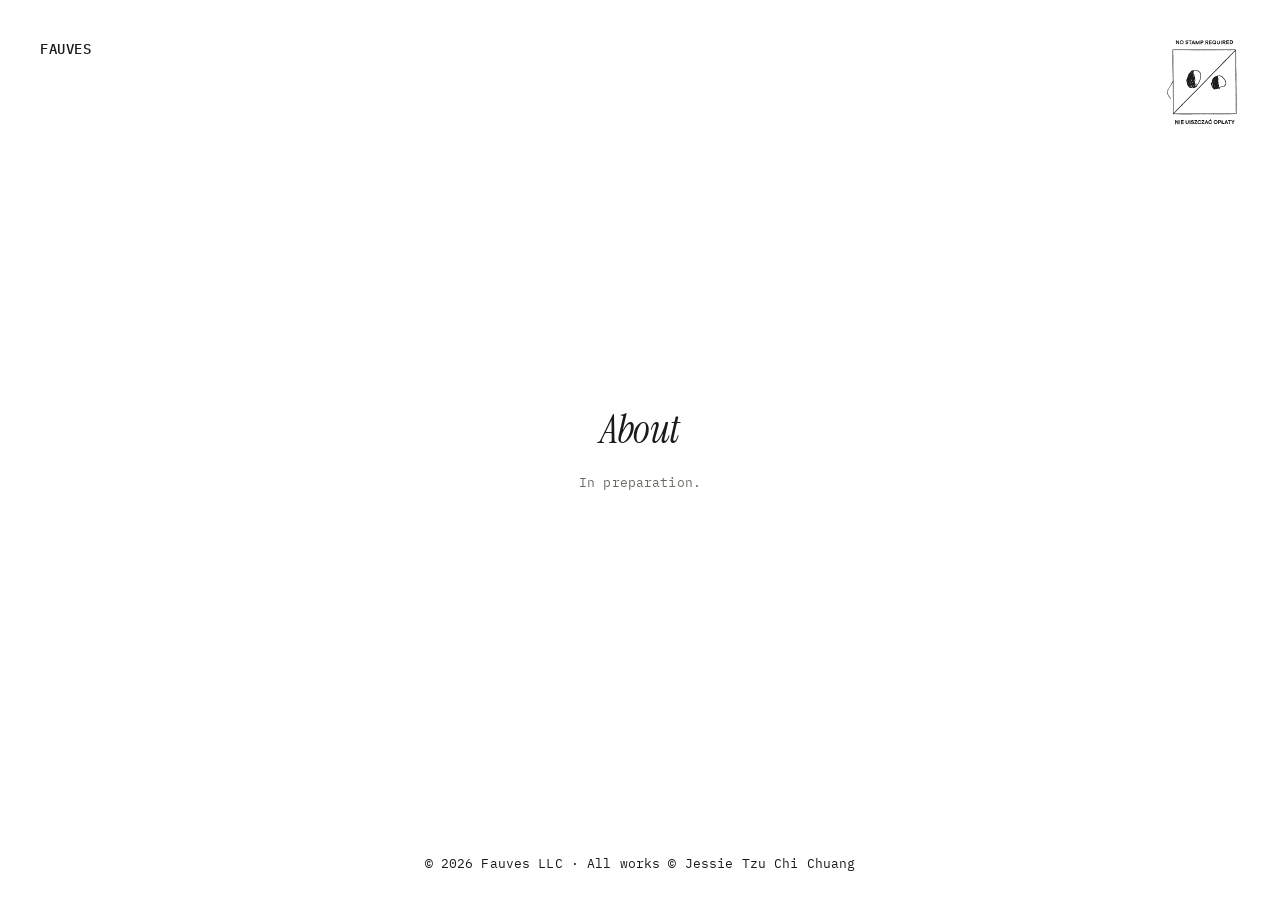
==== about.html @ 25eb8cb6 "Add files via upload" ====
<!doctype html>
<html lang="en">
<head>
<meta charset="utf-8">
<meta name="viewport" content="width=device-width, initial-scale=1">
<title>About — Fauves</title>
<meta name="description" content="Fauves creates private sanctuaries in soft pastel. By invitation or introduction. Studio in Cambridge, MA.">
<link rel="preconnect" href="https://fonts.googleapis.com">
<link rel="preconnect" href="https://fonts.gstatic.com" crossorigin>
<link rel="stylesheet" href="https://fonts.googleapis.com/css2?family=IBM+Plex+Mono:wght@400;500&amp;family=Instrument+Serif:ital@0;1&amp;display=swap">
<link rel="stylesheet" href="/site.css">
</head>
<body>
<div class="page">
<header class="top">
<a class="logo" href="/">Fauves</a>
<div class="menu-wrap">
<button class="stamp" type="button" aria-expanded="false" aria-controls="menu" aria-label="Menu"><img src="/stamp.png" alt=""></button>
<nav class="menu" id="menu" aria-label="Primary">
<a href="/works.html">Works</a>
<a href="/about.html" aria-current="page">About</a>
<a href="/apply.html">Apply</a>
</nav>
</div>
</header>
<main class="center">
<h1 class="tagline">About</h1>
<p class="note">In preparation.</p>
</main>
<footer class="foot">© 2026 Fauves LLC · All works © Jessie Tzu Chi Chuang</footer>
</div>
<script src="/site.js"></script>
</body>
</html>
---- site.css ----
html,body{height:100%;overflow:hidden}
body{margin:0;background:#fff;color:#1A1A18;font-family:'IBM Plex Mono',ui-monospace,monospace;-webkit-font-smoothing:antialiased}
a{color:#1A1A18;text-decoration:none}a:hover{color:#6B6A64}
.page{position:relative;height:100vh;height:100dvh;overflow:hidden;box-sizing:border-box;display:flex;flex-direction:column;justify-content:space-between;padding:36px 40px 28px}
.top{position:relative;z-index:2;display:flex;justify-content:space-between;align-items:flex-start;gap:24px;min-height:92px}
.logo{font-size:14px;font-weight:500;letter-spacing:.04em;text-transform:uppercase;padding-top:4px}
.menu-wrap{position:relative;display:flex;flex-direction:column;align-items:flex-end}
.stamp{background:transparent;border:0;padding:0;cursor:pointer;transition:transform 320ms cubic-bezier(.2,.7,.2,1)}
.stamp img{width:77px;height:92px;display:block}
.open .stamp{transform:translateX(-90px)}
.menu{position:absolute;top:110px;right:0;z-index:2;display:none;flex-direction:column;align-items:flex-end;gap:22px;font-size:19px;letter-spacing:.02em;text-transform:uppercase}
.open .menu{display:flex}
@keyframes fvIn{from{opacity:0;transform:translateY(-8px)}to{opacity:1;transform:none}}
.menu a{opacity:0;animation:fvIn 260ms cubic-bezier(.2,.7,.2,1) forwards}
.menu a:nth-child(1){animation-delay:40ms}.menu a:nth-child(2){animation-delay:110ms}.menu a:nth-child(3){animation-delay:180ms}
.menu a[aria-current=page]{text-decoration:underline;text-underline-offset:5px}
.center{position:absolute;inset:0;z-index:1;display:flex;flex-direction:column;align-items:center;justify-content:center;gap:20px;padding:0 24px;pointer-events:none;text-align:center}
.center a{pointer-events:auto;text-decoration:underline;text-underline-offset:3px}
.tagline{margin:0;font-family:'Instrument Serif',Georgia,serif;font-style:italic;font-weight:400;font-size:40px;line-height:1.15;letter-spacing:-.01em}
.note{margin:0;font-size:13px;letter-spacing:.01em;color:#6B6A64;max-width:520px;line-height:1.7}
.foot{position:relative;z-index:2;text-align:center;font-size:13px;letter-spacing:.01em}
@media (max-width:600px){.page{padding:24px 20px 20px}.tagline{font-size:30px}.open .stamp{transform:translateX(-70px)}}
@media (prefers-reduced-motion:reduce){.menu a{animation-duration:1ms}.stamp{transition:none}}
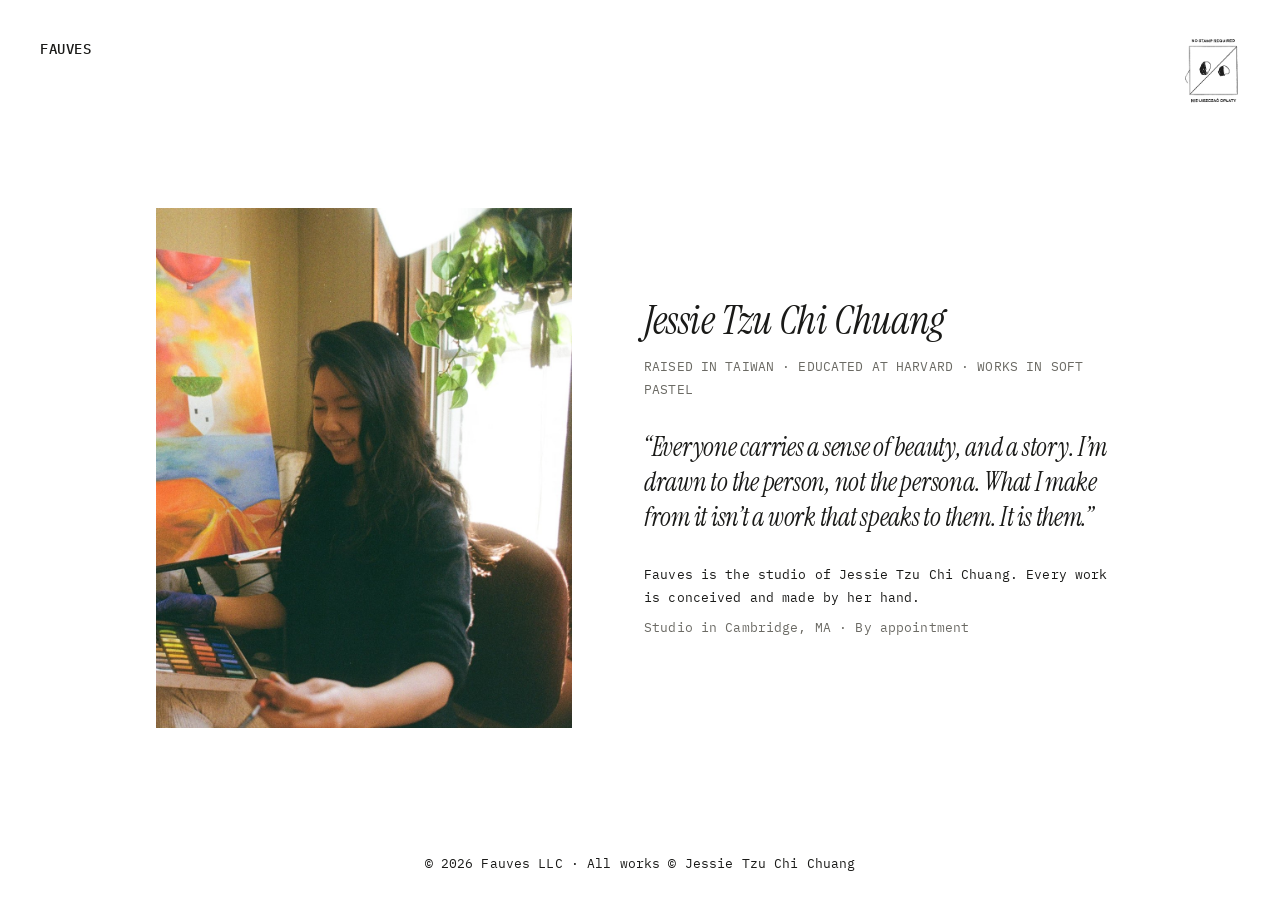
==== commit 16ef8973: "Add files via upload" ====
--- a/about.html
+++ b/about.html
@@ -4,31 +4,41 @@
 <meta charset="utf-8">
 <meta name="viewport" content="width=device-width, initial-scale=1">
 <title>About — Fauves</title>
-<meta name="description" content="Fauves creates private sanctuaries in soft pastel. By invitation or introduction. Studio in Cambridge, MA.">
+<meta name="description" content="Fauves is the studio of Jessie Tzu Chi Chuang: soft pastel works made for one person, one house or one place. By invitation or introduction.">
 <link rel="preconnect" href="https://fonts.googleapis.com">
 <link rel="preconnect" href="https://fonts.gstatic.com" crossorigin>
 <link rel="stylesheet" href="https://fonts.googleapis.com/css2?family=IBM+Plex+Mono:wght@400;500&amp;family=Instrument+Serif:ital@0;1&amp;display=swap">
-<link rel="stylesheet" href="/site.css">
+<link rel="stylesheet" href="/site.css?v=3">
 </head>
 <body>
-<div class="page">
+<div class="page screen about-page">
 <header class="top">
 <a class="logo" href="/">Fauves</a>
 <div class="menu-wrap">
 <button class="stamp" type="button" aria-expanded="false" aria-controls="menu" aria-label="Menu"><img src="/stamp.png" alt=""></button>
 <nav class="menu" id="menu" aria-label="Primary">
-<a href="/works.html">Works</a>
+<a href="/apply.html">Apply</a>
 <a href="/about.html" aria-current="page">About</a>
-<a href="/apply.html">Apply</a>
+<a href="/commissions.html">Commissions</a>
 </nav>
 </div>
 </header>
-<main class="center">
-<h1 class="tagline">About</h1>
-<p class="note">In preparation.</p>
-</main>
+<main class="about"><div class="about-inner">
+<img class="portrait" src="/portrait.jpg" alt="Jessie Tzu Chi Chuang in her studio, holding a box of soft pastels beside Frame on the easel">
+<div class="about-text">
+<div style="display:flex;flex-direction:column;gap:12px">
+<h1 class="serif">Jessie Tzu Chi Chuang</h1>
+<p class="label">Raised in Taiwan · Educated at Harvard · Works in soft pastel</p>
+</div>
+<blockquote class="serif">“Everyone carries a sense of beauty, and a story. I’m drawn to the person, not the persona. What I make from it isn’t a work that speaks to them. It is them.”</blockquote>
+<div style="display:flex;flex-direction:column;gap:6px">
+<p>Fauves is the studio of Jessie Tzu Chi Chuang. Every work is conceived and made by her hand.</p>
+<p style="color:#6B6A64">Studio in Cambridge, MA · By appointment</p>
+</div>
+</div>
+</div></main>
 <footer class="foot">© 2026 Fauves LLC · All works © Jessie Tzu Chi Chuang</footer>
 </div>
-<script src="/site.js"></script>
+<script src="/site.js?v=3"></script>
 </body>
 </html>
--- a/site.css
+++ b/site.css
@@ -1,23 +1,86 @@
-html,body{height:100%;overflow:hidden}
-body{margin:0;background:#fff;color:#1A1A18;font-family:'IBM Plex Mono',ui-monospace,monospace;-webkit-font-smoothing:antialiased}
+html,body{margin:0;background:#fff}
+body{color:#1A1A18;font-family:'IBM Plex Mono',ui-monospace,monospace;-webkit-font-smoothing:antialiased}
 a{color:#1A1A18;text-decoration:none}a:hover{color:#6B6A64}
-.page{position:relative;height:100vh;height:100dvh;overflow:hidden;box-sizing:border-box;display:flex;flex-direction:column;justify-content:space-between;padding:36px 40px 28px}
-.top{position:relative;z-index:2;display:flex;justify-content:space-between;align-items:flex-start;gap:24px;min-height:92px}
+.serif{font-family:'Instrument Serif',Georgia,serif;font-style:italic;font-weight:400;letter-spacing:-.01em}
+.label{font-size:11px;letter-spacing:.08em;text-transform:uppercase;color:#6B6A64}
+
+/* page frame */
+.page{position:relative;min-height:100vh;box-sizing:border-box;display:flex;flex-direction:column;padding:36px 40px 28px}
+.page.screen{height:100vh;height:100dvh;overflow:hidden}
+.top{position:relative;z-index:2;display:flex;justify-content:space-between;align-items:flex-start;gap:24px;min-height:69px}
 .logo{font-size:14px;font-weight:500;letter-spacing:.04em;text-transform:uppercase;padding-top:4px}
 .menu-wrap{position:relative;display:flex;flex-direction:column;align-items:flex-end}
 .stamp{background:transparent;border:0;padding:0;cursor:pointer;transition:transform 320ms cubic-bezier(.2,.7,.2,1)}
-.stamp img{width:77px;height:92px;display:block}
-.open .stamp{transform:translateX(-90px)}
-.menu{position:absolute;top:110px;right:0;z-index:2;display:none;flex-direction:column;align-items:flex-end;gap:22px;font-size:19px;letter-spacing:.02em;text-transform:uppercase}
+.stamp img{width:58px;height:69px;display:block}
+.open .stamp{transform:translateX(-76px)}
+.menu{position:absolute;top:88px;right:0;z-index:3;display:none;flex-direction:column;align-items:flex-end;gap:22px;font-size:19px;letter-spacing:.02em;text-transform:uppercase}
 .open .menu{display:flex}
 @keyframes fvIn{from{opacity:0;transform:translateY(-8px)}to{opacity:1;transform:none}}
 .menu a{opacity:0;animation:fvIn 260ms cubic-bezier(.2,.7,.2,1) forwards}
 .menu a:nth-child(1){animation-delay:40ms}.menu a:nth-child(2){animation-delay:110ms}.menu a:nth-child(3){animation-delay:180ms}
 .menu a[aria-current=page]{text-decoration:underline;text-underline-offset:5px}
+.foot{position:relative;z-index:2;text-align:center;font-size:13px;letter-spacing:.01em;padding-top:24px}
+
+/* home */
 .center{position:absolute;inset:0;z-index:1;display:flex;flex-direction:column;align-items:center;justify-content:center;gap:20px;padding:0 24px;pointer-events:none;text-align:center}
-.center a{pointer-events:auto;text-decoration:underline;text-underline-offset:3px}
-.tagline{margin:0;font-family:'Instrument Serif',Georgia,serif;font-style:italic;font-weight:400;font-size:40px;line-height:1.15;letter-spacing:-.01em}
-.note{margin:0;font-size:13px;letter-spacing:.01em;color:#6B6A64;max-width:520px;line-height:1.7}
-.foot{position:relative;z-index:2;text-align:center;font-size:13px;letter-spacing:.01em}
-@media (max-width:600px){.page{padding:24px 20px 20px}.tagline{font-size:30px}.open .stamp{transform:translateX(-70px)}}
-@media (prefers-reduced-motion:reduce){.menu a{animation-duration:1ms}.stamp{transition:none}}
+.center a{pointer-events:auto}
+.tagline{margin:0;font-size:40px;line-height:1.15}
+.spacer{flex:1}
+
+/* apply */
+.apply{flex:1;display:flex;flex-direction:column;align-items:center;justify-content:center;gap:32px;text-align:center;padding:48px 24px 72px}
+.apply p{margin:0;font-size:13px;line-height:1.8;letter-spacing:.01em;max-width:560px}
+.apply .muted{font-size:12px;color:#6B6A64}
+.apply a{text-decoration:underline;text-underline-offset:3px}
+
+/* about */
+.about{flex:1;min-height:0;display:flex;align-items:center;justify-content:center;padding:24px 0}
+.about-inner{width:100%;max-width:1040px;display:flex;flex-wrap:wrap;align-items:center;justify-content:center;gap:72px}
+.portrait{height:min(60vh,520px);aspect-ratio:4/5;max-width:100%;object-fit:cover;display:block;background:#F1F1EF}
+.about-text{flex:1 1 380px;max-width:480px;display:flex;flex-direction:column;gap:28px}
+.about-text h1{margin:0;font-size:40px;line-height:1.15}
+.about-text blockquote{margin:0;font-size:26px;line-height:1.35}
+.about-text p{margin:0;font-size:13px;line-height:1.8;letter-spacing:.01em}
+
+/* commissions */
+.hero{min-height:calc(100vh - 141px);box-sizing:border-box;display:flex;flex-wrap:wrap;align-items:center;justify-content:center;gap:64px;padding:24px 0 40px}
+.work{margin:0;display:flex;flex-direction:column;align-items:center;gap:22px}
+.work img{height:min(58vh,560px);max-width:min(62vw,800px);width:auto;object-fit:contain;display:block}
+.work figcaption{display:flex;flex-direction:column;align-items:center;gap:8px;text-align:center}
+.work h1{margin:0;font-size:34px;line-height:1.15}
+.book{display:flex;flex-direction:column;align-items:center;gap:22px}
+.stage{position:relative;width:min(34vw,440px);height:min(36vh,340px);touch-action:pan-y}
+.stage img{position:absolute;inset:0;width:100%;height:100%;object-fit:contain;opacity:0;transition:opacity 600ms ease}
+.stage img.on{opacity:1}
+.arrows{display:flex;gap:8px}
+.arrows button{width:44px;height:44px;display:flex;align-items:center;justify-content:center;background:transparent;border:0;padding:0;cursor:pointer;color:#1A1A18}
+.book-label{margin:0;text-align:center}
+.book-label em{font-family:'Instrument Serif',Georgia,serif;font-size:16px;letter-spacing:0;text-transform:none;color:#1A1A18}
+.collection{display:flex;flex-direction:column;align-items:center;gap:36px;padding:72px 0 96px;border-top:1px solid #EDEDEA}
+.collection h2{margin:0;font-weight:400}
+.row-scroll{width:100%;overflow-x:auto}
+.row{list-style:none;margin:0 auto;padding:0 40px 12px;width:max-content;min-width:100%;box-sizing:border-box;display:flex;justify-content:center;gap:48px}
+.row li{display:flex;flex-direction:column;align-items:center;gap:14px;text-align:center}
+.row button{background:transparent;border:0;padding:0;cursor:zoom-in}
+.row img{height:220px;width:auto;display:block}
+.row .t{font-size:17px}
+.row .m{font-size:10px}
+.lightbox{position:fixed;inset:0;z-index:10;background:rgba(255,255,255,.97);display:none;flex-direction:column;align-items:center;justify-content:center;gap:20px;padding:64px 24px 40px;box-sizing:border-box}
+.lightbox.show{display:flex}
+.lightbox img{max-width:100%;max-height:calc(100% - 80px);object-fit:contain}
+.lightbox .close{position:absolute;top:28px;right:32px;width:48px;height:48px;background:transparent;border:0;cursor:pointer;color:#1A1A18;display:flex;align-items:center;justify-content:center}
+.lightbox .t{font-size:22px}
+
+@media (max-width:760px){
+  .page{padding:24px 20px 20px}
+  .page.screen.about-page{height:auto;min-height:100vh;overflow:visible}
+  .tagline{font-size:30px}
+  .open .stamp{transform:translateX(-62px)}
+  .about-inner{gap:40px}
+  .portrait{height:auto;width:100%}
+  .hero{gap:40px}
+  .work img{max-width:100%;height:auto}
+  .stage{width:86vw;height:56vw}
+  .row img{height:180px}
+}
+@media (prefers-reduced-motion:reduce){.menu a{animation-duration:1ms}.stamp,.stage img{transition:none}}
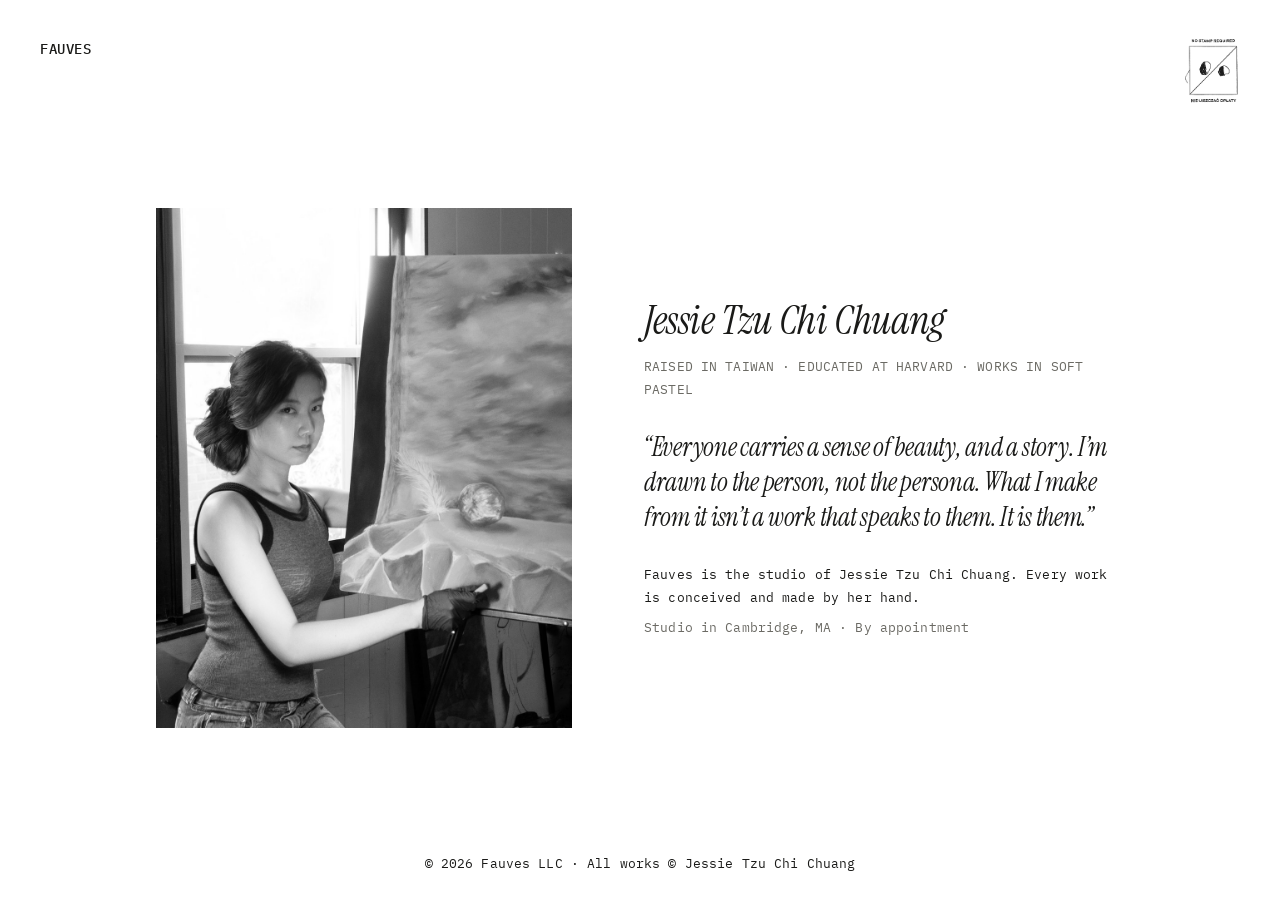
==== commit 9b810086: "Add files via upload" ====
--- a/about.html
+++ b/about.html
@@ -24,7 +24,7 @@
 </div>
 </header>
 <main class="about"><div class="about-inner">
-<img class="portrait" src="/portrait.jpg" alt="Jessie Tzu Chi Chuang in her studio, holding a box of soft pastels beside Frame on the easel">
+<img class="portrait" src="/portrait-2.jpg" alt="Jessie Tzu Chi Chuang in her studio beside Frame on the easel">
 <div class="about-text">
 <div style="display:flex;flex-direction:column;gap:12px">
 <h1 class="serif">Jessie Tzu Chi Chuang</h1>
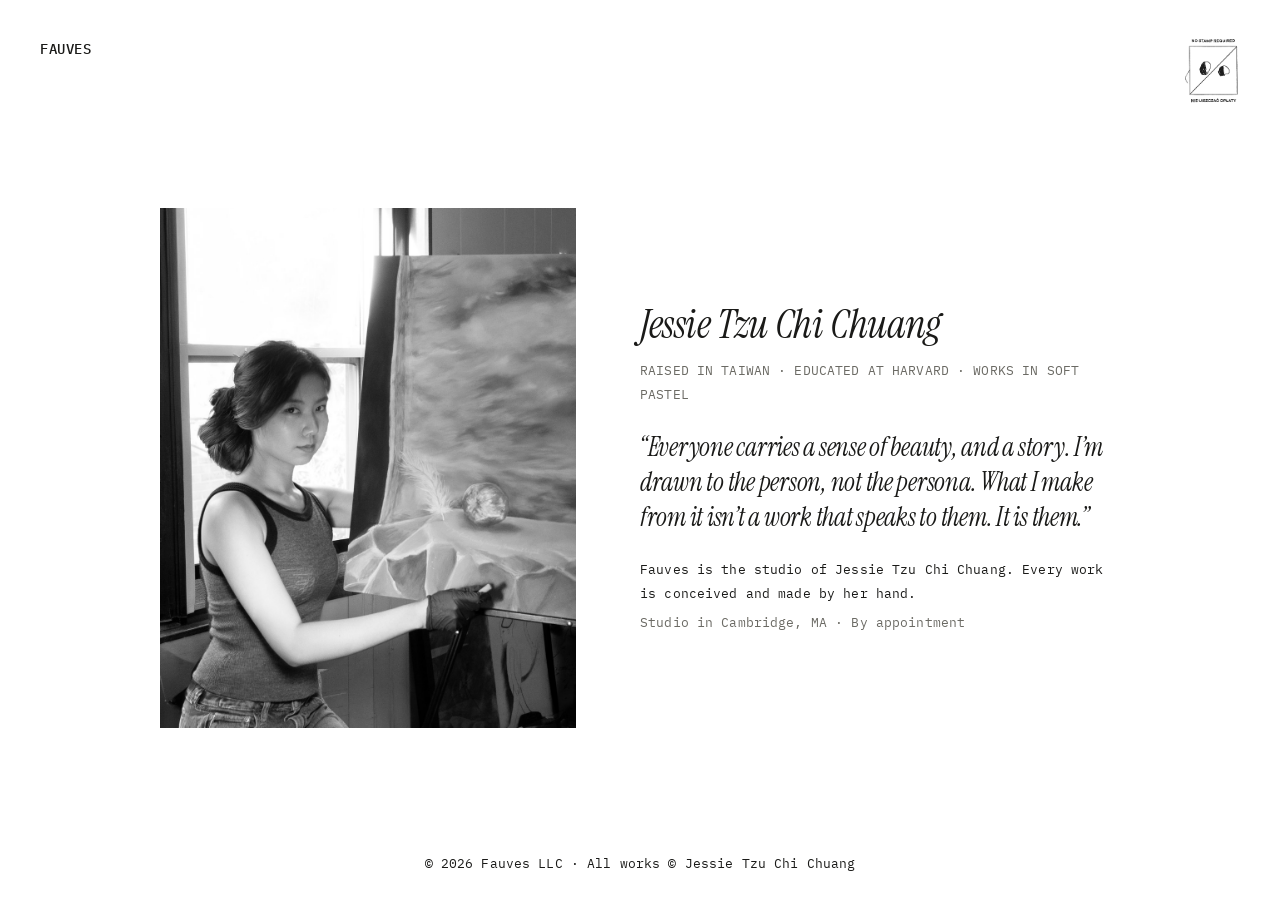
==== commit 5396dc1b: "Pages fit one screen; Frame and Provenance open larger" ====
--- a/about.html
+++ b/about.html
@@ -8,7 +8,7 @@
 <link rel="preconnect" href="https://fonts.googleapis.com">
 <link rel="preconnect" href="https://fonts.gstatic.com" crossorigin>
 <link rel="stylesheet" href="https://fonts.googleapis.com/css2?family=IBM+Plex+Mono:wght@400;500&amp;family=Instrument+Serif:ital@0;1&amp;display=swap">
-<link rel="stylesheet" href="/site.css?v=3">
+<link rel="stylesheet" href="/site.css?v=4">
 </head>
 <body>
 <div class="page screen about-page">
@@ -39,6 +39,6 @@
 </div></main>
 <footer class="foot">© 2026 Fauves LLC · All works © Jessie Tzu Chi Chuang</footer>
 </div>
-<script src="/site.js?v=3"></script>
+<script src="/site.js?v=4"></script>
 </body>
 </html>
--- a/site.css
+++ b/site.css
@@ -34,12 +34,12 @@
 .apply a{text-decoration:underline;text-underline-offset:3px}
 
 /* about */
-.about{flex:1;min-height:0;display:flex;align-items:center;justify-content:center;padding:24px 0}
-.about-inner{width:100%;max-width:1040px;display:flex;flex-wrap:wrap;align-items:center;justify-content:center;gap:72px}
-.portrait{height:min(60vh,520px);aspect-ratio:4/5;max-width:100%;object-fit:cover;display:block;background:#F1F1EF}
-.about-text{flex:1 1 380px;max-width:480px;display:flex;flex-direction:column;gap:28px}
-.about-text h1{margin:0;font-size:40px;line-height:1.15}
-.about-text blockquote{margin:0;font-size:26px;line-height:1.35}
+.about{flex:1;min-height:0;display:flex;align-items:center;justify-content:center;padding:16px 0}
+.about-inner{width:100%;max-width:1040px;display:flex;flex-wrap:nowrap;align-items:center;justify-content:center;gap:clamp(24px,5vw,72px)}
+.portrait{flex:0 0 auto;height:min(60vh,520px,50vw);aspect-ratio:4/5;object-fit:cover;display:block;background:#F1F1EF}
+.about-text{flex:1 1 0;min-width:0;max-width:480px;display:flex;flex-direction:column;gap:clamp(14px,2.6vh,28px)}
+.about-text h1{margin:0;font-size:clamp(24px,3.2vw,40px);line-height:1.15}
+.about-text blockquote{margin:0;font-size:clamp(16px,2.1vw,26px);line-height:1.35}
 .about-text p{margin:0;font-size:13px;line-height:1.8;letter-spacing:.01em}
 
 /* commissions */
@@ -49,7 +49,8 @@
 .work figcaption{display:flex;flex-direction:column;align-items:center;gap:8px;text-align:center}
 .work h1{margin:0;font-size:34px;line-height:1.15}
 .book{display:flex;flex-direction:column;align-items:center;gap:22px}
-.stage{position:relative;width:min(34vw,440px);height:min(36vh,340px);touch-action:pan-y}
+.zoom{background:transparent;border:0;padding:0;cursor:zoom-in;display:block;max-width:100%}
+.stage{cursor:zoom-in;outline-offset:6px;position:relative;width:min(34vw,440px);height:min(36vh,340px);touch-action:pan-y}
 .stage img{position:absolute;inset:0;width:100%;height:100%;object-fit:contain;opacity:0;transition:opacity 600ms ease}
 .stage img.on{opacity:1}
 .arrows{display:flex;gap:8px}
@@ -73,14 +74,22 @@
 
 @media (max-width:760px){
   .page{padding:24px 20px 20px}
-  .page.screen.about-page{height:auto;min-height:100vh;overflow:visible}
   .tagline{font-size:30px}
   .open .stamp{transform:translateX(-62px)}
-  .about-inner{gap:40px}
-  .portrait{height:auto;width:100%}
   .hero{gap:40px}
   .work img{max-width:100%;height:auto}
   .stage{width:86vw;height:56vw}
   .row img{height:180px}
 }
+@media (max-width:600px){
+  .about{padding:8px 0}
+  .about-inner{flex-direction:column;align-items:flex-start;gap:16px}
+  .portrait{height:min(34vh,300px)}
+  .about-text{flex:0 0 auto;gap:10px}
+  .about-text h1{font-size:24px}
+  .about-text blockquote{font-size:16px;line-height:1.3}
+  .about-text p{font-size:11px;line-height:1.6}
+  .about-text .label{font-size:9px}
+  .foot{font-size:10px;padding-top:12px}
+}
 @media (prefers-reduced-motion:reduce){.menu a{animation-duration:1ms}.stamp,.stage img{transition:none}}
